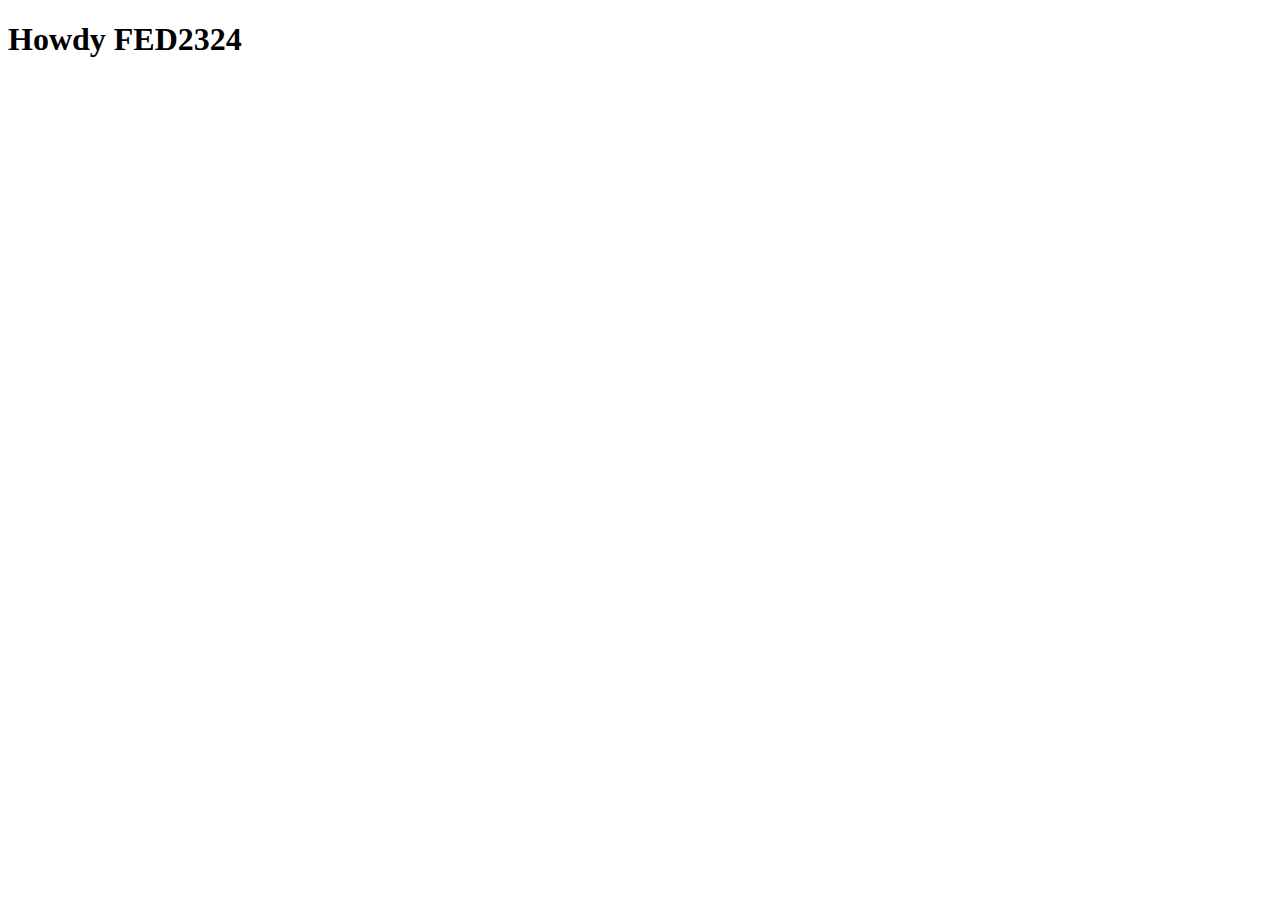
==== basiswebsite (1)/index.html @ 87f8690f "Add files via upload" ====
<!doctype html>
<html lang="nl">
	
<head>
	<meta charset="UTF-8">
	<meta name="author" content="jouw naam">
	<meta name="viewport" content="width=device-width, initial-scale=1">
	
	<title>Howdy FED2324</title>
	
	<link href="styles/style.css" rel="stylesheet">
	<link rel="icon" type="image/svg+xml" href="images/favicon.svg">
</head>

<body>
	<h1>Howdy FED2324</h1>

	<script defer src="scripts/script.js"></script>
</body>
	
</html>
---- basiswebsite (1)/styles/style.css ----
/**************/
/* CSS REMEDY */
/**************/
*, *::after, *::before {
  box-sizing:border-box;  
}






/*********************/
/* CUSTOM PROPERTIES */
/*********************/
:root {
	/* startje */
	--color-text:#111;
	--color-background:#eee;
}





/****************/
/* JOUW STYLING */
/****************/

/* jouw code */
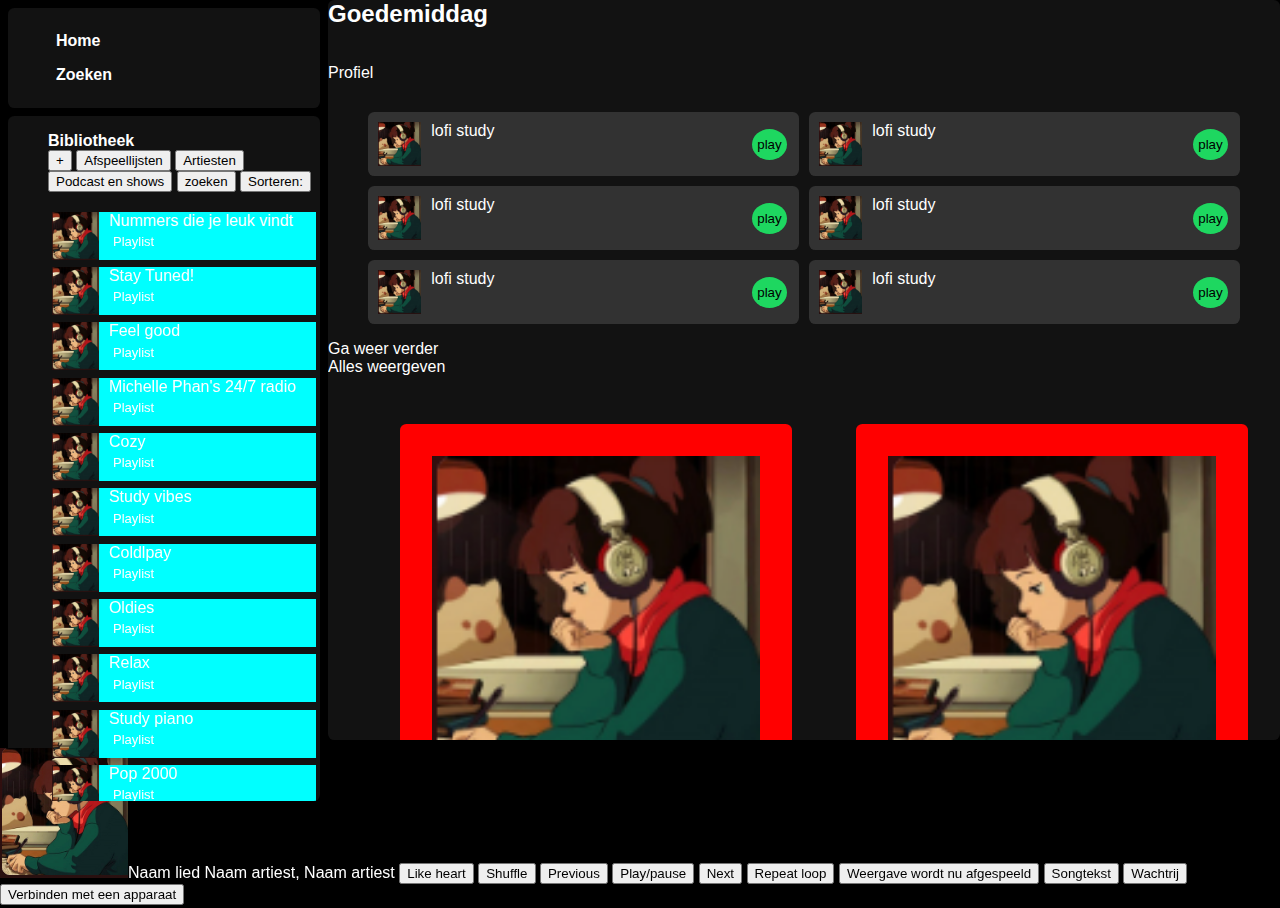
==== commit ae988b5b: "Add files via upload" ====
--- a/basiswebsite (1)/index.html
+++ b/basiswebsite (1)/index.html
@@ -1,21 +1,379 @@
 <!doctype html>
 <html lang="nl">
-	
+
 <head>
 	<meta charset="UTF-8">
-	<meta name="author" content="jouw naam">
+	<meta name="author" content="Chloé Burger">
 	<meta name="viewport" content="width=device-width, initial-scale=1">
-	
-	<title>Howdy FED2324</title>
-	
+
+	<title>Spotify - Web Player: Music for everyone</title>
+
 	<link href="styles/style.css" rel="stylesheet">
 	<link rel="icon" type="image/svg+xml" href="images/favicon.svg">
 </head>
 
 <body>
-	<h1>Howdy FED2324</h1>
-
-	<script defer src="scripts/script.js"></script>
+
+	<!--Profiel foto hieronder-->
+
+	<!--Profiel foto hierboven-->
+	<header>
+
+
+		<!--<h1 class="visually-hidden">Spotify</h1>-->
+		<nav>
+			<ul>
+				<!--Navigatie menu pagina's-->
+				<li>
+					<a href="Home">Home</a>
+				</li>
+				<li>
+					<a href="Zoeken">Zoeken</a>
+				</li>
+			</ul>
+		</nav>
+
+
+
+		<!-- Navigatie bibliotheek items-->
+		<nav>
+			<ul>
+				<li>
+					<a href="#">Bibliotheek</a>
+				</li>
+				<button>+</button>
+				<button>Afspeellijsten</button>
+				<button>Artiesten</button>
+				<button>Podcast en shows</button>
+				<button>
+					zoeken
+				</button>
+				<button>
+					Sorteren:
+				</button>
+			</ul>
+			<ul>
+				<li>
+					
+					<a href="#"><img src="images/album-1.png" alt="album-cover-spotify">Nummers die je leuk vindt
+						<p>Playlist </p>
+					</a>
+				</li>
+				<li>
+					
+					<a href="#"><img src="images/album-1.png" alt="album-cover-spotify">Stay Tuned!
+						<p>Playlist </p>
+					</a>
+				</li>
+				<li>
+					
+					<a href="#"><img src="images/album-1.png" alt="album-cover-spotify">Feel good
+						<p>Playlist </p>
+					</a>
+				</li>
+				<li>
+					
+					<a href="#"><img src="images/album-1.png" alt="album-cover-spotify">Michelle Phan's 24/7 radio
+						<p>Playlist </p>
+					</a>
+				</li>
+				<li>
+					
+					<a href="#"><img src="images/album-1.png" alt="album-cover-spotify">Cozy
+						<p>Playlist </p>
+					</a>
+				</li>
+				<li>
+					<a href="#"><img src="images/album-1.png" alt="album-cover-spotify">Study vibes
+						<p>Playlist </p>
+					</a>
+				</li>
+				<li>
+					<a href="#"><img src="images/album-1.png" alt="album-cover-spotify">Coldlpay
+						
+						<p>Playlist </p>
+					</a>
+				</li>
+				<li>
+					<a href="#"><img src="images/album-1.png" alt="album-cover-spotify">Oldies
+						<p>Playlist </p>
+					</a>
+				</li>
+				<li>
+					<a href="#"><img src="images/album-1.png" alt="album-cover-spotify">Relax
+						<p>Playlist </p>
+					</a>
+				</li>
+				<li>
+					<a href="#"><img src="images/album-1.png" alt="album-cover-spotify">Study piano
+						<p>Playlist </p>
+					</a>
+				</li>
+				<li>
+					<a href="#"><img src="images/album-1.png" alt="album-cover-spotify">Pop 2000
+						<p>Playlist </p>
+					</a>
+				</li>
+				<li>
+					<a href="#"><img src="images/album-1.png" alt="album-cover-spotify">Top 100 NL
+						
+						<p>Playlist </p>
+					</a>
+				</li>
+			</ul>
+		</nav>
+
+		<!--Navigatie muziek nu wordt afgespeeld-->
+
+	</header>
+
+
+	<main>
+		<!--dagdeel verandert aan de hand van de tijd-->
+		<h2>Goedemiddag</h2>
+
+		<a href="#">Profiel</a>
+		<ul>
+			<li>
+				<a href="#"><img src="images/album-1.png" alt="album-cover-spotify">lofi study</a>
+				<button>play</button>
+			</li>
+
+			<li>
+				<a href="#"><img src="images/album-1.png" alt="album-cover-spotify">lofi study</a>
+				<button>play</button>
+			</li>
+
+			<li>
+				<a href="#"><img src="images/album-1.png" alt="album-cover-spotify">lofi study</a>
+				<button>play</button>
+			</li>
+			<li>
+				<a href="#"><img src="images/album-1.png" alt="album-cover-spotify">lofi study</a>
+				<button>play</button>
+			</li>
+
+			<li>
+				<a href="#"><img src="images/album-1.png" alt="album-cover-spotify">lofi study</a>
+				<button>play</button>
+			</li>
+
+			<li>
+				<a href="#"><img src="images/album-1.png" alt="album-cover-spotify">lofi study</a>
+				<button>play</button>
+			</li>
+		</ul>
+
+		<a href="#">Ga weer verder</a>
+
+		<a href="#">Alles weergeven</a>
+		<ul>
+			<li>
+				<a href="#"><img src="images/album-1.png" alt="album-cover-spotify">lofi study</a>
+				<button>play</button>
+			</li>
+
+			<li>
+				<a href="#"><img src="images/album-1.png" alt="album-cover-spotify">lofi study</a>
+				<button>play</button>
+			</li>
+
+			<li>
+				<a href="#"><img src="images/album-1.png" alt="album-cover-spotify">lofi study</a>
+				<button>play</button>
+			</li>
+
+			<li>
+				<a href="#"><img src="images/album-1.png" alt="album-cover-spotify">lofi study</a>
+				<button>play</button>
+			</li>
+
+			<li>
+				<a href="#"><img src="images/album-1.png" alt="album-cover-spotify">lofi study</a>
+				<button>play</button>
+			</li>
+
+			<li>
+				<a href="#"><img src="images/album-1.png" alt="album-cover-spotify">lofi study</a>
+				<button>play</button>
+			</li>
+		</ul>
+
+
+
+		<a href="#">Speciaal voor Chloé</a>
+
+		<a href="#">Alles weergeven</a>
+		<ul>
+			<li>
+				<a href="#"><img src="images/album-1.png" alt="album-cover-spotify">lofi study</a>
+				<button>play</button>
+			</li>
+
+			<li>
+				<a href="#"><img src="images/album-1.png" alt="album-cover-spotify">lofi study</a>
+				<button>play</button>
+			</li>
+
+			<li>
+				<a href="#"><img src="images/album-1.png" alt="album-cover-spotify">lofi study</a>
+				<button>play</button>
+			</li>
+
+			<li>
+				<a href="#"><img src="images/album-1.png" alt="album-cover-spotify">lofi study</a>
+				<button>play</button>
+			</li>
+
+			<li>
+				<a href="#"><img src="images/album-1.png" alt="album-cover-spotify">lofi study</a>
+				<button>play</button>
+			</li>
+
+			<li>
+				<a href="#"><img src="images/album-1.png" alt="album-cover-spotify">lofi study</a>
+				<button>play</button>
+			</li>
+		</ul>
+
+
+		<a href="#">Je favoriete artiesten</a>
+
+		<a href="#">Alles weergeven</a>
+		<ul>
+			<li>
+				<a href="#"><img src="images/album-1.png" alt="album-cover-spotify">lofi study</a>
+				<button>play</button>
+			</li>
+
+			<li>
+				<a href="#"><img src="images/album-1.png" alt="album-cover-spotify">lofi study</a>
+				<button>play</button>
+			</li>
+
+			<li>
+				<a href="#"><img src="images/album-1.png" alt="album-cover-spotify">lofi study</a>
+				<button>play</button>
+			</li>
+
+			<li>
+				<a href="#"><img src="images/album-1.png" alt="album-cover-spotify">lofi study</a>
+				<button>play</button>
+			</li>
+
+			<li>
+				<a href="#"><img src="images/album-1.png" alt="album-cover-spotify">lofi study</a>
+				<button>play</button>
+			</li>
+
+			<li>
+				<a href="#"><img src="images/album-1.png" alt="album-cover-spotify">lofi study</a>
+				<button>play</button>
+			</li>
+		</ul>
+
+
+
+		<h3>Bedrijf</h3>
+		<ul>
+			<li>
+				<a href="#">Info</a>
+			</li>
+			<li>
+				<a href="#">Vacatures</a>
+			</li>
+			<li>
+				<a href="#">For the Record</a>
+			</li>
+		</ul>
+
+		<h3>Community's</h3>
+		<ul>
+			<li>
+				<a href="#">Artiestenservices</a>
+			</li>
+			<li>
+				<a href="#">Ontwikkelaars</a>
+			</li>
+			<li>
+				<a href="#">Reclame</a>
+			</li>
+			<li>
+				<a href="#">Investeerders</a>
+			</li>
+			<li>
+				<a href="#">Leveranciers</a>
+			</li>
+		</ul>
+
+		<h3>Handige links</h3>
+		<ul>
+			<li>
+				<a href="#">Ondersteuning</a>
+			</li>
+			<li>
+				<a href="#">Gratis mobiele app</a>
+			</li>
+		</ul>
+
+
+		<section>
+			<a href="#"><img src="" alt="">Instagram</a>
+			<a href="#"><img src="" alt="">Twitter</a>
+			<a href="#"><img src="" alt="">Facebook</a>
+		</section>
+
+	</main>
+	<form>
+		<!--extra pop up menu klikken album-->
+		<img src="images/album-1.png" alt="album-cover-spotify"><a href="#">Naam lied</a>
+		<a href="#">Naam artiest,</a>
+		<a href=#">Naam artiest</a>
+
+		<!--button in de vorm van een hart-->
+		<button>Like heart</button>
+		<button>Shuffle</button>
+		<button>Previous</button>
+		<button>Play/pause</button>
+		<button>Next</button>
+
+		<!--button die 3x klikken verandert tussen functies-->
+		<button>Repeat loop</button>
+		<button>Weergave wordt nu afgespeeld</button>
+		<button>Songtekst</button>
+		<button>Wachtrij</button>
+		<button>Verbinden met een apparaat</button>
+	</form>
+
+
+
+	<!--<footer>
+		<ul>
+			<li>
+				<a href="#">Juridisch</a>
+			</li>
+			<li>
+				<a href="#">Privacycentrum</a>
+			</li>
+			<li>
+				<a href="#">Privacybeleid</a>
+			</li>
+			<li>
+				<a href="#">Cookie-instellingen</a>
+			</li>
+			<li>
+				<a href="#">Over advertenties</a>
+			</li>
+			<li>
+				<a href="#">Toegankelijkheid</a>
+			</li>
+		</ul>
+
+		<p>&copy; 2023 Spotify AB</p>
+
+	</footer>
+
+	<script defer src="scripts/script.js"></script>-->
 </body>
-	
-</html>
+
+</html>--- a/basiswebsite (1)/styles/style.css
+++ b/basiswebsite (1)/styles/style.css
@@ -1,8 +1,10 @@
 /**************/
 /* CSS REMEDY */
 /**************/
-*, *::after, *::before {
-  box-sizing:border-box;  
+*,
+*::after,
+*::before {
+	box-sizing: border-box;
 }
 
 
@@ -15,13 +17,22 @@
 /*********************/
 :root {
 	/* startje */
-	--color-text:#111;
-	--color-background:#eee;
-}
-
-
-
-
+	--color-background-root: rgb(0, 0, 0);
+	--color-background-raised: rgb(18, 18, 18, 1);
+
+	--text-subdued: rgb 167 167 167 1;
+	--album-top-color: rgb(179, 179, 179, 0.2);
+	--album-playbutton: rgb(30, 215, 96);
+
+	--text-color-title: rgb(255, 255, 255);
+	--fallback-fonts: Helvetica Neue, helvetica, arial, Hiragino Kaku Gothic Pro, Meiryo, MS Gothic;
+
+	--border-radius: 0.4em;
+}
+
+html {
+	height: 100dvh;
+}
 
 /****************/
 /* JOUW STYLING */
@@ -29,3 +40,231 @@
 
 /* jouw code */
 
+body {
+	height: 100dvh;
+	background-color: var(--color-background-root);
+	color: var(--color-text);
+	margin: 0;
+	display: grid;
+	grid-template-columns: 20em 1fr;
+	grid-template-rows: calc(100dvh - 10em) 10em;
+	row-gap: 0.5em;
+	column-gap: 0.5em;
+	color: var(--text-color-title)
+}
+
+
+header {
+	grid-column-start: 1;
+	grid-column-end: 2;
+	grid-row-start: 1;
+	grid-row-end: 2;
+	background-color: var(--color-background-root);
+	left: -1em;
+	margin-left: .5em;
+}
+
+
+nav ul li {
+	font-weight: 900;
+
+}
+
+/* nav 1 home en zoeken*/
+
+nav:first-of-type {
+	background-color: var(--color-background-raised);
+	border-radius: var(--border-radius);
+	padding: .5em;
+	font-family: var(--fallback-fonts);
+	margin-top: .5em;
+}
+
+header nav:nth-of-type(1) li {
+	margin-top: 1em;
+}
+
+
+
+/* nav 2 bibliotheek*/
+
+nav:nth-of-type(2) {
+	background-color: var(--color-background-raised);
+	border-radius: var(--border-radius);
+	font-family: var(--fallback-fonts);
+	margin-top: .5em;
+	height: 42.81em;
+	overflow: auto;
+}
+
+
+header nav ul:nth-of-type(2) a:first-of-type {
+	display: flex;
+	flex-grow: 1;
+	gap: .625em;
+	background-color: aqua;
+	border-bottom-left-radius:var(--border-radius);
+	border-top-left-radius:var(--border-radius);
+}
+
+
+nav ul:nth-of-type(2) li {
+	position: relative;
+	gap: .625em;
+	font-weight: 300;
+	font-family: var(--fallback-fonts);
+	padding:.23em;
+	
+
+}
+
+
+nav ul:nth-of-type(2) img {
+	height: 3em;
+}
+
+
+li {
+	list-style-type: none;
+}
+
+
+header nav p {
+	font-size: small;
+	position: absolute;
+	left: 5em;
+	top: 1em;
+}
+
+
+main {
+	grid-column-start: 2;
+	grid-column-end: 3;
+	grid-row-start: 1;
+	grid-row-end: 2;
+	display: grid;
+	grid-template-rows: 4em 2em 1fr;
+	overflow: scroll;
+	border-radius: var(--border-radius);
+	background-color: var(--color-background-raised);
+	font-family: var(--fallback-fonts);
+}
+
+
+main h2 {
+	background-color: var(--color-background-raised);
+	margin: 0;
+}
+
+
+main a {
+	display: flex;
+	margin: 0;
+}
+
+
+main ul:nth-of-type(1) {
+	background-color: var(--color-background-raised);
+	margin-right: 2.5em;
+	display: grid;
+	grid-template-columns: repeat(2, 1fr);
+	gap: .625em;
+}
+
+
+
+
+
+main ul:first-of-type li {
+	list-style-type: none;
+	position: relative;
+	display: flex;
+	align-items: center;
+}
+
+
+main ul:first-of-type a {
+	padding: 10px;
+	background-color: var(--album-top-color);
+	height: 4em;
+	border-radius: var(--border-radius);
+	display: flex;
+	gap: .625em;
+	flex-grow: 1;
+}
+
+
+main ul:first-of-type button {
+	right: 0.9em;
+	position: absolute;
+	background-color: var(--album-playbutton);
+	border: none;
+	border-radius: 50%;
+	padding: 0.6em 0.4em;
+	cursor: pointer;
+
+}
+
+
+main ul:nth-of-type(2) {
+	display: grid;
+	grid-template-columns: repeat(2, 1fr);
+}
+
+@media (width > 56em) {
+	main ul:nth-of-type(1) {
+		grid-template-columns: repeat(2, 1fr);
+	}
+}
+
+
+@media (width > 56em) {
+	main ul:nth-of-type(2) {
+		grid-template-columns: repeat(4, 1fr);
+	}
+}
+
+@media (width > 40em) {
+	main ul:nth-of-type(2) {
+		grid-template-columns: repeat(2, 1fr);
+	}
+}
+
+
+ main ul:nth-of-type(2) a {
+	background-color: red;
+	flex-direction: column;
+ }
+
+main ul:nth-of-type(2) li a {
+	padding: 2em;
+	border-radius:var(--border-radius)
+}
+
+main ul:nth-of-type(2) li {
+	margin: 2em;
+
+}
+
+main ul:nth-of-type(2) li img {
+	width: 100%;
+
+
+}
+
+
+
+a {
+	text-decoration: none;
+	color: var(--text-color-title)
+}
+
+
+form {
+	grid-column-start: 1;
+	grid-column-end: 3;
+	grid-row-start: 2;
+	grid-row-end: 3;
+	background-color: var(--color-background-muziek);
+	font-family: var(--fallback-fonts);
+}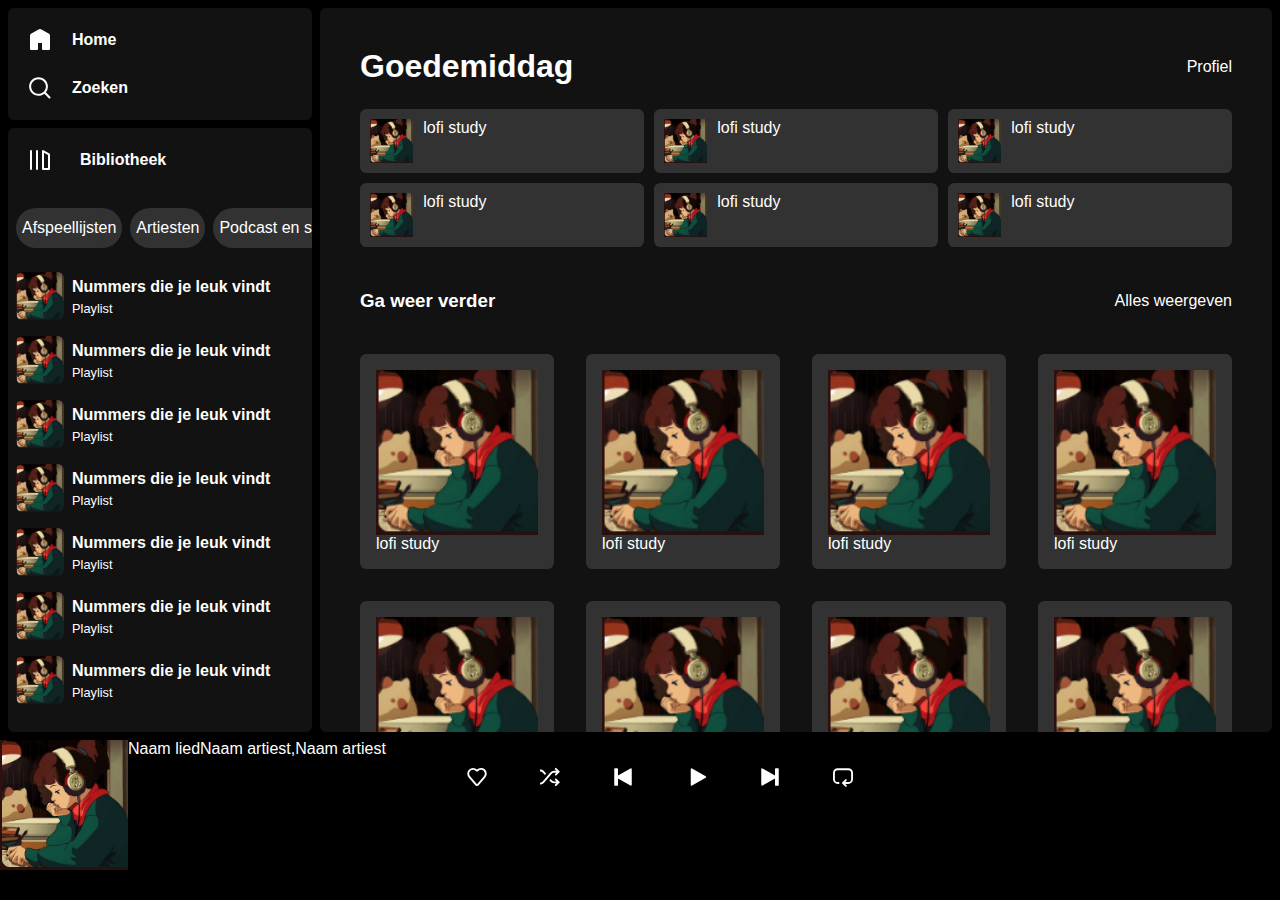
==== commit 84af96f7: "Add files via upload" ====
--- a/basiswebsite (1)/index.html
+++ b/basiswebsite (1)/index.html
@@ -25,10 +25,26 @@
 			<ul>
 				<!--Navigatie menu pagina's-->
 				<li>
-					<a href="Home">Home</a>
-				</li>
-				<li>
-					<a href="Zoeken">Zoeken</a>
+					<a href="Home">
+						<span>Home</span>
+						<svg data-encore-id="icon" role="img" aria-hidden="true"
+							class="Svg-sc-ytk21e-0 iYxpxA home-active-icon" viewBox="0 0 24 24">
+							<path
+								d="M13.5 1.515a3 3 0 0 0-3 0L3 5.845a2 2 0 0 0-1 1.732V21a1 1 0 0 0 1 1h6a1 1 0 0 0 1-1v-6h4v6a1 1 0 0 0 1 1h6a1 1 0 0 0 1-1V7.577a2 2 0 0 0-1-1.732l-7.5-4.33z">
+							</path>
+						</svg>
+					</a>
+				</li>
+				<li>
+					<a href="Zoeken">
+						<span>Zoeken</span>
+						<svg data-encore-id="icon" role="img" aria-hidden="true"
+							class="Svg-sc-ytk21e-0 iYxpxA search-icon" viewBox="0 0 24 24">
+							<path
+								d="M10.533 1.279c-5.18 0-9.407 4.14-9.407 9.279s4.226 9.279 9.407 9.279c2.234 0 4.29-.77 5.907-2.058l4.353 4.353a1 1 0 1 0 1.414-1.414l-4.344-4.344a9.157 9.157 0 0 0 2.077-5.816c0-5.14-4.226-9.28-9.407-9.28zm-7.407 9.279c0-4.006 3.302-7.28 7.407-7.28s7.407 3.274 7.407 7.28-3.302 7.279-7.407 7.279-7.407-3.273-7.407-7.28z">
+							</path>
+						</svg>
+					</a>
 				</li>
 			</ul>
 		</nav>
@@ -37,343 +53,793 @@
 
 		<!-- Navigatie bibliotheek items-->
 		<nav>
+			<h2>
+				<span>Bibliotheek</span>
+				<svg data-encore-id="icon" role="img" aria-hidden="true" viewBox="0 0 24 24"
+					class="Svg-sc-ytk21e-0 iYxpxA">
+					<path
+						d="M14.5 2.134a1 1 0 0 1 1 0l6 3.464a1 1 0 0 1 .5.866V21a1 1 0 0 1-1 1h-6a1 1 0 0 1-1-1V3a1 1 0 0 1 .5-.866zM16 4.732V20h4V7.041l-4-2.309zM3 22a1 1 0 0 1-1-1V3a1 1 0 0 1 2 0v18a1 1 0 0 1-1 1zm6 0a1 1 0 0 1-1-1V3a1 1 0 0 1 2 0v18a1 1 0 0 1-1 1z">
+					</path>
+				</svg>
+			</h2>
+
 			<ul>
 				<li>
-					<a href="#">Bibliotheek</a>
-				</li>
-				<button>+</button>
-				<button>Afspeellijsten</button>
-				<button>Artiesten</button>
-				<button>Podcast en shows</button>
-				<button>
-					zoeken
-				</button>
-				<button>
-					Sorteren:
-				</button>
+					<button>Afspeellijsten</button>
+				</li>
+				<li>
+					<button>Artiesten</button>
+				</li>
+				<li>
+					<button>Podcast en shows</button>
+				</li>
+				<li>
+					<button>zoeken</button>
+				</li>
+				<li>
+					<button>Sorteren:</button>
+				</li>
 			</ul>
 			<ul>
 				<li>
-					
-					<a href="#"><img src="images/album-1.png" alt="album-cover-spotify">Nummers die je leuk vindt
-						<p>Playlist </p>
-					</a>
-				</li>
-				<li>
-					
-					<a href="#"><img src="images/album-1.png" alt="album-cover-spotify">Stay Tuned!
-						<p>Playlist </p>
-					</a>
-				</li>
-				<li>
-					
-					<a href="#"><img src="images/album-1.png" alt="album-cover-spotify">Feel good
-						<p>Playlist </p>
-					</a>
-				</li>
-				<li>
-					
-					<a href="#"><img src="images/album-1.png" alt="album-cover-spotify">Michelle Phan's 24/7 radio
-						<p>Playlist </p>
-					</a>
-				</li>
-				<li>
-					
-					<a href="#"><img src="images/album-1.png" alt="album-cover-spotify">Cozy
-						<p>Playlist </p>
-					</a>
-				</li>
-				<li>
-					<a href="#"><img src="images/album-1.png" alt="album-cover-spotify">Study vibes
-						<p>Playlist </p>
-					</a>
-				</li>
-				<li>
-					<a href="#"><img src="images/album-1.png" alt="album-cover-spotify">Coldlpay
-						
-						<p>Playlist </p>
-					</a>
-				</li>
-				<li>
-					<a href="#"><img src="images/album-1.png" alt="album-cover-spotify">Oldies
-						<p>Playlist </p>
-					</a>
-				</li>
-				<li>
-					<a href="#"><img src="images/album-1.png" alt="album-cover-spotify">Relax
-						<p>Playlist </p>
-					</a>
-				</li>
-				<li>
-					<a href="#"><img src="images/album-1.png" alt="album-cover-spotify">Study piano
-						<p>Playlist </p>
-					</a>
-				</li>
-				<li>
-					<a href="#"><img src="images/album-1.png" alt="album-cover-spotify">Pop 2000
-						<p>Playlist </p>
-					</a>
-				</li>
-				<li>
-					<a href="#"><img src="images/album-1.png" alt="album-cover-spotify">Top 100 NL
-						
-						<p>Playlist </p>
+
+					<a href="#">
+						<h3>Nummers die je leuk vindt</h3>
+						<p>Playlist </p>
+						<img src="images/album-1.png" alt="">
+					</a>
+				</li>
+				<li>
+
+					<a href="#">
+						<h3>Nummers die je leuk vindt</h3>
+						<p>Playlist </p>
+						<img src="images/album-1.png" alt="">
+					</a>
+				</li>
+				<li>
+
+					<a href="#">
+						<h3>Nummers die je leuk vindt</h3>
+						<p>Playlist </p>
+						<img src="images/album-1.png" alt="">
+					</a>
+				</li>
+				<li>
+
+					<a href="#">
+						<h3>Nummers die je leuk vindt</h3>
+						<p>Playlist </p>
+						<img src="images/album-1.png" alt="">
+					</a>
+				</li>
+				<li>
+
+					<a href="#">
+						<h3>Nummers die je leuk vindt</h3>
+						<p>Playlist </p>
+						<img src="images/album-1.png" alt="">
+					</a>
+				</li>
+				<li>
+					<a href="#">
+						<h3>Nummers die je leuk vindt</h3>
+						<p>Playlist </p>
+						<img src="images/album-1.png" alt="">
+					</a>
+				</li>
+				<li>
+					<a href="#">
+						<h3>Nummers die je leuk vindt</h3>
+						<p>Playlist </p>
+						<img src="images/album-1.png" alt="">
+					</a>
+				</li>
+				<li>
+					<a href="#">
+						<h3>Nummers die je leuk vindt</h3>
+						<p>Playlist </p>
+						<img src="images/album-1.png" alt="">
+					</a>
+				</li>
+				<li>
+					<a href="#">
+						<h3>Nummers die je leuk vindt</h3>
+						<p>Playlist </p>
+						<img src="images/album-1.png" alt="">
+					</a>
+				</li>
+				<li>
+					<a href="#">
+						<h3>Nummers die je leuk vindt</h3>
+						<p>Playlist </p>
+						<img src="images/album-1.png" alt="">
+					</a>
+				</li>
+				<li>
+					<a href="#">
+						<h3>Nummers die je leuk vindt</h3>
+						<p>Playlist </p>
+						<img src="images/album-1.png" alt="">
+					</a>
+				</li>
+				<li>
+					<a href="#">
+						<h3>Nummers die je leuk vindt</h3>
+						<p>Playlist </p>
+						<img src="images/album-1.png" alt="">
+					</a>
+				</li>
+				<li>
+
+					<a href="#">
+						<h3>Nummers die je leuk vindt</h3>
+						<p>Playlist </p>
+						<img src="images/album-1.png" alt="">
+					</a>
+				</li>
+				<li>
+
+					<a href="#">
+						<h3>Nummers die je leuk vindt</h3>
+						<p>Playlist </p>
+						<img src="images/album-1.png" alt="">
+					</a>
+				</li>
+				<li>
+
+					<a href="#">
+						<h3>Nummers die je leuk vindt</h3>
+						<p>Playlist </p>
+						<img src="images/album-1.png" alt="">
+					</a>
+				</li>
+				<li>
+
+					<a href="#">
+						<h3>Nummers die je leuk vindt</h3>
+						<p>Playlist </p>
+						<img src="images/album-1.png" alt="">
+					</a>
+				</li>
+				<li>
+
+					<a href="#">
+						<h3>Nummers die je leuk vindt</h3>
+						<p>Playlist </p>
+						<img src="images/album-1.png" alt="">
+					</a>
+				</li>
+				<li>
+
+					<a href="#">
+						<h3>Nummers die je leuk vindt</h3>
+						<p>Playlist </p>
+						<img src="images/album-1.png" alt="">
 					</a>
 				</li>
 			</ul>
 		</nav>
 
-		<!--Navigatie muziek nu wordt afgespeeld-->
 
 	</header>
 
 
 	<main>
 		<!--dagdeel verandert aan de hand van de tijd-->
-		<h2>Goedemiddag</h2>
-
-		<a href="#">Profiel</a>
+		<div>
+			<h2>Goedemiddag</h2>
+			<a href="#">Profiel</a>
+		</div>
+
 		<ul>
-			<li>
-				<a href="#"><img src="images/album-1.png" alt="album-cover-spotify">lofi study</a>
-				<button>play</button>
-			</li>
-
-			<li>
-				<a href="#"><img src="images/album-1.png" alt="album-cover-spotify">lofi study</a>
-				<button>play</button>
-			</li>
-
-			<li>
-				<a href="#"><img src="images/album-1.png" alt="album-cover-spotify">lofi study</a>
-				<button>play</button>
-			</li>
-			<li>
-				<a href="#"><img src="images/album-1.png" alt="album-cover-spotify">lofi study</a>
-				<button>play</button>
-			</li>
-
-			<li>
-				<a href="#"><img src="images/album-1.png" alt="album-cover-spotify">lofi study</a>
-				<button>play</button>
-			</li>
-
-			<li>
-				<a href="#"><img src="images/album-1.png" alt="album-cover-spotify">lofi study</a>
-				<button>play</button>
+			<!--button werkt niet!!!!!!!!!-->
+			<li>
+				<a href="#"><img src="images/album-1.png" alt="album-cover-spotify">lofi study</a>
+				<button aria-label="play">
+
+					<svg data-encore-id="icon" role="img" aria-hidden="true" viewBox="0 0 16 16"
+						class="Svg-sc-ytk21e-0 kPpCsU">
+						<path
+							d="M3 1.713a.7.7 0 0 1 1.05-.607l10.89 6.288a.7.7 0 0 1 0 1.212L4.05 14.894A.7.7 0 0 1 3 14.288V1.713z">
+						</path>
+					</svg>
+				</button>
+			</li>
+
+			<li>
+				<a href="#"><img src="images/album-1.png" alt="album-cover-spotify">lofi study</a>
+				<button aria-label="play">
+
+					<svg data-encore-id="icon" role="img" aria-hidden="true" viewBox="0 0 16 16"
+						class="Svg-sc-ytk21e-0 kPpCsU">
+						<path
+							d="M3 1.713a.7.7 0 0 1 1.05-.607l10.89 6.288a.7.7 0 0 1 0 1.212L4.05 14.894A.7.7 0 0 1 3 14.288V1.713z">
+						</path>
+					</svg>
+				</button>
+			</li>
+
+			<li>
+				<a href="#"><img src="images/album-1.png" alt="album-cover-spotify">lofi study</a>
+				<button aria-label="play">
+					<svg data-encore-id="icon" role="img" aria-hidden="true" viewBox="0 0 16 16"
+						class="Svg-sc-ytk21e-0 kPpCsU">
+						<path
+							d="M3 1.713a.7.7 0 0 1 1.05-.607l10.89 6.288a.7.7 0 0 1 0 1.212L4.05 14.894A.7.7 0 0 1 3 14.288V1.713z">
+						</path>
+					</svg>
+				</button>
+			</li>
+			<li>
+				<a href="#"><img src="images/album-1.png" alt="album-cover-spotify">lofi study</a>
+				<button aria-label="play">
+					<svg data-encore-id="icon" role="img" aria-hidden="true" viewBox="0 0 16 16"
+						class="Svg-sc-ytk21e-0 kPpCsU">
+						<path
+							d="M3 1.713a.7.7 0 0 1 1.05-.607l10.89 6.288a.7.7 0 0 1 0 1.212L4.05 14.894A.7.7 0 0 1 3 14.288V1.713z">
+						</path>
+					</svg>
+				</button>
+			</li>
+
+			<li>
+				<a href="#"><img src="images/album-1.png" alt="album-cover-spotify">lofi study</a>
+				<button aria-label="play">
+					<svg data-encore-id="icon" role="img" aria-hidden="true" viewBox="0 0 16 16"
+						class="Svg-sc-ytk21e-0 kPpCsU">
+						<path
+							d="M3 1.713a.7.7 0 0 1 1.05-.607l10.89 6.288a.7.7 0 0 1 0 1.212L4.05 14.894A.7.7 0 0 1 3 14.288V1.713z">
+						</path>
+					</svg>
+				</button>
+			</li>
+
+			<li>
+				<a href="#"><img src="images/album-1.png" alt="album-cover-spotify">lofi study</a>
+				<button aria-label="play">
+					<svg data-encore-id="icon" role="img" aria-hidden="true" viewBox="0 0 16 16"
+						class="Svg-sc-ytk21e-0 kPpCsU">
+						<path
+							d="M3 1.713a.7.7 0 0 1 1.05-.607l10.89 6.288a.7.7 0 0 1 0 1.212L4.05 14.894A.7.7 0 0 1 3 14.288V1.713z">
+						</path>
+					</svg>
+				</button>
 			</li>
 		</ul>
 
-		<a href="#">Ga weer verder</a>
-
-		<a href="#">Alles weergeven</a>
+		<!-- volgende albumoverzicht-->
+		<div>
+			<h3>
+				<a href="#">Ga weer verder</a>
+			</h3>
+			<a href="#">Alles weergeven</a>
+		</div>
+
 		<ul>
 			<li>
 				<a href="#"><img src="images/album-1.png" alt="album-cover-spotify">lofi study</a>
-				<button>play</button>
-			</li>
-
-			<li>
-				<a href="#"><img src="images/album-1.png" alt="album-cover-spotify">lofi study</a>
-				<button>play</button>
-			</li>
-
-			<li>
-				<a href="#"><img src="images/album-1.png" alt="album-cover-spotify">lofi study</a>
-				<button>play</button>
-			</li>
-
-			<li>
-				<a href="#"><img src="images/album-1.png" alt="album-cover-spotify">lofi study</a>
-				<button>play</button>
-			</li>
-
-			<li>
-				<a href="#"><img src="images/album-1.png" alt="album-cover-spotify">lofi study</a>
-				<button>play</button>
-			</li>
-
-			<li>
-				<a href="#"><img src="images/album-1.png" alt="album-cover-spotify">lofi study</a>
-				<button>play</button>
+
+				<button aria-label="play">
+					<svg data-encore-id="icon" role="img" aria-hidden="true" viewBox="0 0 16 16"
+						class="Svg-sc-ytk21e-0 kPpCsU">
+						<path
+							d="M3 1.713a.7.7 0 0 1 1.05-.607l10.89 6.288a.7.7 0 0 1 0 1.212L4.05 14.894A.7.7 0 0 1 3 14.288V1.713z">
+						</path>
+					</svg>
+				</button>
+			</li>
+
+			<li>
+				<a href="#"><img src="images/album-1.png" alt="album-cover-spotify">lofi study</a>
+				<button aria-label="play">
+					<svg data-encore-id="icon" role="img" aria-hidden="true" viewBox="0 0 16 16"
+						class="Svg-sc-ytk21e-0 kPpCsU">
+						<path
+							d="M3 1.713a.7.7 0 0 1 1.05-.607l10.89 6.288a.7.7 0 0 1 0 1.212L4.05 14.894A.7.7 0 0 1 3 14.288V1.713z">
+						</path>
+					</svg>
+				</button>
+			</li>
+
+			<li>
+				<a href="#"><img src="images/album-1.png" alt="album-cover-spotify">lofi study</a>
+				<button aria-label="play">
+					<svg data-encore-id="icon" role="img" aria-hidden="true" viewBox="0 0 16 16"
+						class="Svg-sc-ytk21e-0 kPpCsU">
+						<path
+							d="M3 1.713a.7.7 0 0 1 1.05-.607l10.89 6.288a.7.7 0 0 1 0 1.212L4.05 14.894A.7.7 0 0 1 3 14.288V1.713z">
+						</path>
+					</svg>
+				</button>
+			</li>
+
+			<li>
+				<a href="#"><img src="images/album-1.png" alt="album-cover-spotify">lofi study</a>
+				<button aria-label="play">
+					<svg data-encore-id="icon" role="img" aria-hidden="true" viewBox="0 0 16 16"
+						class="Svg-sc-ytk21e-0 kPpCsU">
+						<path
+							d="M3 1.713a.7.7 0 0 1 1.05-.607l10.89 6.288a.7.7 0 0 1 0 1.212L4.05 14.894A.7.7 0 0 1 3 14.288V1.713z">
+						</path>
+					</svg>
+				</button>
+			</li>
+
+			<li>
+				<a href="#"><img src="images/album-1.png" alt="album-cover-spotify">lofi study</a>
+				<button aria-label="play">
+					<svg data-encore-id="icon" role="img" aria-hidden="true" viewBox="0 0 16 16"
+						class="Svg-sc-ytk21e-0 kPpCsU">
+						<path
+							d="M3 1.713a.7.7 0 0 1 1.05-.607l10.89 6.288a.7.7 0 0 1 0 1.212L4.05 14.894A.7.7 0 0 1 3 14.288V1.713z">
+						</path>
+					</svg>
+				</button>
+			</li>
+
+			<li>
+				<a href="#"><img src="images/album-1.png" alt="album-cover-spotify">lofi study</a>
+				<button aria-label="play">
+					<svg data-encore-id="icon" role="img" aria-hidden="true" viewBox="0 0 16 16"
+						class="Svg-sc-ytk21e-0 kPpCsU">
+						<path
+							d="M3 1.713a.7.7 0 0 1 1.05-.607l10.89 6.288a.7.7 0 0 1 0 1.212L4.05 14.894A.7.7 0 0 1 3 14.288V1.713z">
+						</path>
+					</svg>
+				</button>
+			</li>
+			<li>
+				<a href="#"><img src="images/album-1.png" alt="album-cover-spotify">lofi study</a>
+				<button aria-label="play">
+					<svg data-encore-id="icon" role="img" aria-hidden="true" viewBox="0 0 16 16"
+						class="Svg-sc-ytk21e-0 kPpCsU">
+						<path
+							d="M3 1.713a.7.7 0 0 1 1.05-.607l10.89 6.288a.7.7 0 0 1 0 1.212L4.05 14.894A.7.7 0 0 1 3 14.288V1.713z">
+						</path>
+					</svg>
+				</button>
+			</li>
+			<li>
+				<a href="#"><img src="images/album-1.png" alt="album-cover-spotify">lofi study</a>
+				<button aria-label="play">
+					<svg data-encore-id="icon" role="img" aria-hidden="true" viewBox="0 0 16 16"
+						class="Svg-sc-ytk21e-0 kPpCsU">
+						<path
+							d="M3 1.713a.7.7 0 0 1 1.05-.607l10.89 6.288a.7.7 0 0 1 0 1.212L4.05 14.894A.7.7 0 0 1 3 14.288V1.713z">
+						</path>
+					</svg>
+				</button>
 			</li>
 		</ul>
 
 
-
-		<a href="#">Speciaal voor Chloé</a>
-
-		<a href="#">Alles weergeven</a>
+		<div>
+			<a href="#">Speciaal voor Chloé</a>
+
+			<a href="#">Alles weergeven</a>
+		</div>
+
 		<ul>
 			<li>
 				<a href="#"><img src="images/album-1.png" alt="album-cover-spotify">lofi study</a>
-				<button>play</button>
-			</li>
-
-			<li>
-				<a href="#"><img src="images/album-1.png" alt="album-cover-spotify">lofi study</a>
-				<button>play</button>
-			</li>
-
-			<li>
-				<a href="#"><img src="images/album-1.png" alt="album-cover-spotify">lofi study</a>
-				<button>play</button>
-			</li>
-
-			<li>
-				<a href="#"><img src="images/album-1.png" alt="album-cover-spotify">lofi study</a>
-				<button>play</button>
-			</li>
-
-			<li>
-				<a href="#"><img src="images/album-1.png" alt="album-cover-spotify">lofi study</a>
-				<button>play</button>
-			</li>
-
-			<li>
-				<a href="#"><img src="images/album-1.png" alt="album-cover-spotify">lofi study</a>
-				<button>play</button>
+				<button aria-label="play">
+					<svg data-encore-id="icon" role="img" aria-hidden="true" viewBox="0 0 16 16"
+						class="Svg-sc-ytk21e-0 kPpCsU">
+						<path
+							d="M3 1.713a.7.7 0 0 1 1.05-.607l10.89 6.288a.7.7 0 0 1 0 1.212L4.05 14.894A.7.7 0 0 1 3 14.288V1.713z">
+						</path>
+					</svg>
+				</button>
+			</li>
+
+			<li>
+				<a href="#"><img src="images/album-1.png" alt="album-cover-spotify">lofi study</a>
+				<button aria-label="play">
+					<svg data-encore-id="icon" role="img" aria-hidden="true" viewBox="0 0 16 16"
+						class="Svg-sc-ytk21e-0 kPpCsU">
+						<path
+							d="M3 1.713a.7.7 0 0 1 1.05-.607l10.89 6.288a.7.7 0 0 1 0 1.212L4.05 14.894A.7.7 0 0 1 3 14.288V1.713z">
+						</path>
+					</svg>
+				</button>
+			</li>
+
+			<li>
+				<a href="#"><img src="images/album-1.png" alt="album-cover-spotify">lofi study</a>
+				<button aria-label="play">
+					<svg data-encore-id="icon" role="img" aria-hidden="true" viewBox="0 0 16 16"
+						class="Svg-sc-ytk21e-0 kPpCsU">
+						<path
+							d="M3 1.713a.7.7 0 0 1 1.05-.607l10.89 6.288a.7.7 0 0 1 0 1.212L4.05 14.894A.7.7 0 0 1 3 14.288V1.713z">
+						</path>
+					</svg>
+				</button>
+			</li>
+
+			<li>
+				<a href="#"><img src="images/album-1.png" alt="album-cover-spotify">lofi study</a>
+				<button aria-label="play">
+					<svg data-encore-id="icon" role="img" aria-hidden="true" viewBox="0 0 16 16"
+						class="Svg-sc-ytk21e-0 kPpCsU">
+						<path
+							d="M3 1.713a.7.7 0 0 1 1.05-.607l10.89 6.288a.7.7 0 0 1 0 1.212L4.05 14.894A.7.7 0 0 1 3 14.288V1.713z">
+						</path>
+					</svg>
+				</button>
+			</li>
+
+			<li>
+				<a href="#"><img src="images/album-1.png" alt="album-cover-spotify">lofi study</a>
+				<button aria-label="play">
+					<svg data-encore-id="icon" role="img" aria-hidden="true" viewBox="0 0 16 16"
+						class="Svg-sc-ytk21e-0 kPpCsU">
+						<path
+							d="M3 1.713a.7.7 0 0 1 1.05-.607l10.89 6.288a.7.7 0 0 1 0 1.212L4.05 14.894A.7.7 0 0 1 3 14.288V1.713z">
+						</path>
+					</svg>
+				</button>
+			</li>
+
+			<li>
+				<a href="#"><img src="images/album-1.png" alt="album-cover-spotify">lofi study</a>
+				<button aria-label="play">
+					<svg data-encore-id="icon" role="img" aria-hidden="true" viewBox="0 0 16 16"
+						class="Svg-sc-ytk21e-0 kPpCsU">
+						<path
+							d="M3 1.713a.7.7 0 0 1 1.05-.607l10.89 6.288a.7.7 0 0 1 0 1.212L4.05 14.894A.7.7 0 0 1 3 14.288V1.713z">
+						</path>
+					</svg>
+				</button>
+			</li>
+
+			<li>
+				<a href="#"><img src="images/album-1.png" alt="album-cover-spotify">lofi study</a>
+				<button aria-label="play">
+					<svg data-encore-id="icon" role="img" aria-hidden="true" viewBox="0 0 16 16"
+						class="Svg-sc-ytk21e-0 kPpCsU">
+						<path
+							d="M3 1.713a.7.7 0 0 1 1.05-.607l10.89 6.288a.7.7 0 0 1 0 1.212L4.05 14.894A.7.7 0 0 1 3 14.288V1.713z">
+						</path>
+					</svg>
+				</button>
+			</li>
+
+			<li>
+				<a href="#"><img src="images/album-1.png" alt="album-cover-spotify">lofi study</a>
+				<button aria-label="play">
+					<svg data-encore-id="icon" role="img" aria-hidden="true" viewBox="0 0 16 16"
+						class="Svg-sc-ytk21e-0 kPpCsU">
+						<path
+							d="M3 1.713a.7.7 0 0 1 1.05-.607l10.89 6.288a.7.7 0 0 1 0 1.212L4.05 14.894A.7.7 0 0 1 3 14.288V1.713z">
+						</path>
+					</svg>
+				</button>
 			</li>
 		</ul>
 
-
-		<a href="#">Je favoriete artiesten</a>
-
-		<a href="#">Alles weergeven</a>
+		<div>
+			<a href="#">Je favoriete artiesten</a>
+
+			<a href="#">Alles weergeven</a>
+		</div>
+
 		<ul>
 			<li>
 				<a href="#"><img src="images/album-1.png" alt="album-cover-spotify">lofi study</a>
-				<button>play</button>
-			</li>
-
-			<li>
-				<a href="#"><img src="images/album-1.png" alt="album-cover-spotify">lofi study</a>
-				<button>play</button>
-			</li>
-
-			<li>
-				<a href="#"><img src="images/album-1.png" alt="album-cover-spotify">lofi study</a>
-				<button>play</button>
-			</li>
-
-			<li>
-				<a href="#"><img src="images/album-1.png" alt="album-cover-spotify">lofi study</a>
-				<button>play</button>
-			</li>
-
-			<li>
-				<a href="#"><img src="images/album-1.png" alt="album-cover-spotify">lofi study</a>
-				<button>play</button>
-			</li>
-
-			<li>
-				<a href="#"><img src="images/album-1.png" alt="album-cover-spotify">lofi study</a>
-				<button>play</button>
+				<button aria-label="play">
+					<svg data-encore-id="icon" role="img" aria-hidden="true" viewBox="0 0 16 16"
+						class="Svg-sc-ytk21e-0 kPpCsU">
+						<path
+							d="M3 1.713a.7.7 0 0 1 1.05-.607l10.89 6.288a.7.7 0 0 1 0 1.212L4.05 14.894A.7.7 0 0 1 3 14.288V1.713z">
+						</path>
+					</svg>
+				</button>
+			</li>
+
+			<li>
+				<a href="#"><img src="images/album-1.png" alt="album-cover-spotify">lofi study</a>
+				<button aria-label="play">
+					<svg data-encore-id="icon" role="img" aria-hidden="true" viewBox="0 0 16 16"
+						class="Svg-sc-ytk21e-0 kPpCsU">
+						<path
+							d="M3 1.713a.7.7 0 0 1 1.05-.607l10.89 6.288a.7.7 0 0 1 0 1.212L4.05 14.894A.7.7 0 0 1 3 14.288V1.713z">
+						</path>
+					</svg>
+				</button>
+			</li>
+
+			<li>
+				<a href="#"><img src="images/album-1.png" alt="album-cover-spotify">lofi study</a>
+				<button aria-label="play">
+					<svg data-encore-id="icon" role="img" aria-hidden="true" viewBox="0 0 16 16"
+						class="Svg-sc-ytk21e-0 kPpCsU">
+						<path
+							d="M3 1.713a.7.7 0 0 1 1.05-.607l10.89 6.288a.7.7 0 0 1 0 1.212L4.05 14.894A.7.7 0 0 1 3 14.288V1.713z">
+						</path>
+					</svg>
+				</button>
+			</li>
+
+			<li>
+				<a href="#"><img src="images/album-1.png" alt="album-cover-spotify">lofi study</a>
+				<button aria-label="play">
+					<svg data-encore-id="icon" role="img" aria-hidden="true" viewBox="0 0 16 16"
+						class="Svg-sc-ytk21e-0 kPpCsU">
+						<path
+							d="M3 1.713a.7.7 0 0 1 1.05-.607l10.89 6.288a.7.7 0 0 1 0 1.212L4.05 14.894A.7.7 0 0 1 3 14.288V1.713z">
+						</path>
+					</svg>
+				</button>
+			</li>
+
+			<li>
+				<a href="#"><img src="images/album-1.png" alt="album-cover-spotify">lofi study</a>
+				<button aria-label="play">
+					<svg data-encore-id="icon" role="img" aria-hidden="true" viewBox="0 0 16 16"
+						class="Svg-sc-ytk21e-0 kPpCsU">
+						<path
+							d="M3 1.713a.7.7 0 0 1 1.05-.607l10.89 6.288a.7.7 0 0 1 0 1.212L4.05 14.894A.7.7 0 0 1 3 14.288V1.713z">
+						</path>
+					</svg>
+				</button>
+			</li>
+
+			<li>
+				<a href="#"><img src="images/album-1.png" alt="album-cover-spotify">lofi study</a>
+				<button aria-label="play">
+					<svg data-encore-id="icon" role="img" aria-hidden="true" viewBox="0 0 16 16"
+						class="Svg-sc-ytk21e-0 kPpCsU">
+						<path
+							d="M3 1.713a.7.7 0 0 1 1.05-.607l10.89 6.288a.7.7 0 0 1 0 1.212L4.05 14.894A.7.7 0 0 1 3 14.288V1.713z">
+						</path>
+					</svg>
+				</button>
+			</li>
+
+			<li>
+				<a href="#"><img src="images/album-1.png" alt="album-cover-spotify">lofi study</a>
+				<button aria-label="play">
+					<svg data-encore-id="icon" role="img" aria-hidden="true" viewBox="0 0 16 16"
+						class="Svg-sc-ytk21e-0 kPpCsU">
+						<path
+							d="M3 1.713a.7.7 0 0 1 1.05-.607l10.89 6.288a.7.7 0 0 1 0 1.212L4.05 14.894A.7.7 0 0 1 3 14.288V1.713z">
+						</path>
+					</svg>
+				</button>
+			</li>
+
+			<li>
+				<a href="#"><img src="images/album-1.png" alt="album-cover-spotify">lofi study</a>
+				<button aria-label="play">
+					<svg data-encore-id="icon" role="img" aria-hidden="true" viewBox="0 0 16 16"
+						class="Svg-sc-ytk21e-0 kPpCsU">
+						<path
+							d="M3 1.713a.7.7 0 0 1 1.05-.607l10.89 6.288a.7.7 0 0 1 0 1.212L4.05 14.894A.7.7 0 0 1 3 14.288V1.713z">
+						</path>
+					</svg>
+				</button>
 			</li>
 		</ul>
 
-
-
-		<h3>Bedrijf</h3>
-		<ul>
-			<li>
-				<a href="#">Info</a>
-			</li>
-			<li>
-				<a href="#">Vacatures</a>
-			</li>
-			<li>
-				<a href="#">For the Record</a>
-			</li>
-		</ul>
-
-		<h3>Community's</h3>
-		<ul>
-			<li>
-				<a href="#">Artiestenservices</a>
-			</li>
-			<li>
-				<a href="#">Ontwikkelaars</a>
-			</li>
-			<li>
-				<a href="#">Reclame</a>
-			</li>
-			<li>
-				<a href="#">Investeerders</a>
-			</li>
-			<li>
-				<a href="#">Leveranciers</a>
-			</li>
-		</ul>
-
-		<h3>Handige links</h3>
-		<ul>
-			<li>
-				<a href="#">Ondersteuning</a>
-			</li>
-			<li>
-				<a href="#">Gratis mobiele app</a>
-			</li>
-		</ul>
-
-
-		<section>
-			<a href="#"><img src="" alt="">Instagram</a>
-			<a href="#"><img src="" alt="">Twitter</a>
-			<a href="#"><img src="" alt="">Facebook</a>
-		</section>
+		<footer>
+			<!--  5e ul lijst -->
+			<section>
+				<h3>Bedrijf</h3>
+				<ul>
+					<li>
+						<a href="#">Info</a>
+					</li>
+					<li>
+						<a href="#">Vacatures</a>
+					</li>
+					<li>
+						<a href="#">For the Record</a>
+					</li>
+				</ul>
+			</section>
+
+
+			<!--  6e ul lijst -->
+			<section>
+				<h3>Community's</h3>
+				<ul>
+					<li>
+						<a href="#">Artiestenservices</a>
+					</li>
+					<li>
+						<a href="#">Ontwikkelaars</a>
+					</li>
+					<li>
+						<a href="#">Reclame</a>
+					</li>
+					<li>
+						<a href="#">Investeerders</a>
+					</li>
+					<li>
+						<a href="#">Leveranciers</a>
+					</li>
+				</ul>
+			</section>
+
+
+			<!--  7e ul lijst -->
+			<section>
+				<h3>Handige links</h3>
+				<ul>
+					<li>
+						<a href="#">Ondersteuning</a>
+					</li>
+					<li>
+						<a href="#">Gratis mobiele app</a>
+					</li>
+				</ul>
+			</section>
+
+
+			<!--  8e ul lijst -->
+			<section>
+				<h3 class="visually-hidden">Social's</h3>
+				<ul>
+					<li>
+						<button>
+							<svg role="img" height="16" width="16" aria-hidden="true" viewBox="0 0 16 16"
+								data-encore-id="icon" class="Svg-sc-ytk21e-0 hOjEcl">
+								<path
+									d="M8 1.44c2.136 0 2.389.009 3.233.047.78.036 1.203.166 1.485.276.348.128.663.332.921.598.266.258.47.573.599.921.11.282.24.706.275 1.485.039.844.047 1.097.047 3.233s-.008 2.389-.047 3.232c-.035.78-.166 1.204-.275 1.486a2.654 2.654 0 01-1.518 1.518c-.282.11-.706.24-1.486.275-.843.039-1.097.047-3.233.047s-2.39-.008-3.232-.047c-.78-.035-1.204-.165-1.486-.275a2.477 2.477 0 01-.921-.599 2.477 2.477 0 01-.599-.92c-.11-.282-.24-.706-.275-1.486-.038-.844-.047-1.096-.047-3.232s.009-2.39.047-3.233c.036-.78.166-1.203.275-1.485.129-.348.333-.663.599-.921a2.49 2.49 0 01.92-.599c.283-.11.707-.24 1.487-.275.843-.038 1.096-.047 3.232-.047L8 1.441zm.001-1.442c-2.172 0-2.445.01-3.298.048-.854.04-1.435.176-1.943.373a3.928 3.928 0 00-1.417.923c-.407.4-.722.883-.923 1.417-.198.508-.333 1.09-.372 1.942C.01 5.552 0 5.826 0 8c0 2.172.01 2.445.048 3.298.04.853.174 1.433.372 1.941.2.534.516 1.017.923 1.417.4.407.883.722 1.417.923.508.198 1.09.333 1.942.372.852.039 1.126.048 3.299.048 2.172 0 2.445-.01 3.298-.048.853-.04 1.433-.174 1.94-.372a4.087 4.087 0 002.34-2.34c.199-.508.334-1.09.373-1.942.039-.851.048-1.125.048-3.298s-.01-2.445-.048-3.298c-.04-.853-.174-1.433-.372-1.94a3.924 3.924 0 00-.923-1.418A3.928 3.928 0 0013.24.42c-.508-.197-1.09-.333-1.942-.371-.851-.041-1.125-.05-3.298-.05l.001-.001z">
+								</path>
+								<path
+									d="M8 3.892a4.108 4.108 0 100 8.216 4.108 4.108 0 000-8.216zm0 6.775a2.668 2.668 0 110-5.335 2.668 2.668 0 010 5.335zm4.27-5.978a.96.96 0 100-1.92.96.96 0 000 1.92z">
+								</path>
+							</svg>
+						</button>
+					</li>
+					<li>
+						<button>
+							<svg role="img" height="16" width="16" aria-hidden="true" viewBox="0 0 16 16"
+								data-encore-id="icon" class="Svg-sc-ytk21e-0 hOjEcl">
+								<path
+									d="M13.54 3.889a2.968 2.968 0 001.333-1.683 5.937 5.937 0 01-1.929.738 2.992 2.992 0 00-.996-.706 2.98 2.98 0 00-1.218-.254 2.92 2.92 0 00-2.143.889 2.929 2.929 0 00-.889 2.15c0 .212.027.442.08.691a8.475 8.475 0 01-3.484-.932A8.536 8.536 0 011.532 2.54a2.993 2.993 0 00-.413 1.523c0 .519.12 1 .361 1.445.24.445.57.805.988 1.08a2.873 2.873 0 01-1.373-.374v.04c0 .725.23 1.365.69 1.92a2.97 2.97 0 001.739 1.048 2.937 2.937 0 01-1.365.056 2.94 2.94 0 001.063 1.5 2.945 2.945 0 001.77.603 5.944 5.944 0 01-3.77 1.302c-.243 0-.484-.016-.722-.048A8.414 8.414 0 005.15 14c.905 0 1.763-.12 2.572-.361.81-.24 1.526-.57 2.147-.988a9.044 9.044 0 001.683-1.46c.5-.556.911-1.155 1.234-1.798a9.532 9.532 0 00.738-1.988 8.417 8.417 0 00.246-2.429 6.177 6.177 0 001.508-1.563c-.56.249-1.14.407-1.738.476z">
+								</path>
+							</svg>
+						</button>
+					</li>
+					<li>
+						<button>
+							<svg role="img" height="16" width="16" aria-hidden="true" viewBox="0 0 16 16"
+								data-encore-id="icon" class="Svg-sc-ytk21e-0 haNxPq">
+								<path
+									d="M16 8a8 8 0 10-9.25 7.903v-5.59H4.719V8H6.75V6.237c0-2.005 1.194-3.112 3.022-3.112.875 0 1.79.156 1.79.156V5.25h-1.008c-.994 0-1.304.617-1.304 1.25V8h2.219l-.355 2.313H9.25v5.59A8.002 8.002 0 0016 8z">
+								</path>
+							</svg>
+						</button>
+					</li>
+				</ul>
+			</section>
+			<section>
+				<h3 class="visually-hidden">belangrijk gedoe</h3>
+				<ul>
+					<li>
+						<a href="#">Juridisch</a>
+					</li>
+					<li>
+						<a href="#">Privacycentrum</a>
+					</li>
+					<li>
+						<a href="#">Privacybeleid</a>
+					</li>
+					<li>
+						<a href="#">Cookie-instellingen</a>
+					</li>
+					<li>
+						<a href="#">Over advertenties</a>
+					</li>
+					<li>
+						<p>&copy; 2023 Spotify AB</p>
+					</li>
+					<li>
+						<a href="#">Toegankelijkheid</a>
+					</li>
+				</ul>
+			</section>
+
+		</footer>
+
+		<!--hier komt een lijn  -->
+
+
+
 
 	</main>
+
 	<form>
 		<!--extra pop up menu klikken album-->
-		<img src="images/album-1.png" alt="album-cover-spotify"><a href="#">Naam lied</a>
-		<a href="#">Naam artiest,</a>
-		<a href=#">Naam artiest</a>
+		<ul>
+			<li>
+				<img src="images/album-1.png" alt="album-cover-spotify"><a href="#">Naam lied</a>
+				<a href="#">Naam artiest,</a>
+				<a href=#">Naam artiest</a>
+			</li>
+		</ul>
 
 		<!--button in de vorm van een hart-->
-		<button>Like heart</button>
-		<button>Shuffle</button>
-		<button>Previous</button>
-		<button>Play/pause</button>
-		<button>Next</button>
-
-		<!--button die 3x klikken verandert tussen functies-->
-		<button>Repeat loop</button>
-		<button>Weergave wordt nu afgespeeld</button>
-		<button>Songtekst</button>
-		<button>Wachtrij</button>
-		<button>Verbinden met een apparaat</button>
+		<ul>
+			<li>
+				<button aria-checked="false" data-testid="add-button"
+					class="Button-sc-1dqy6lx-0 lhGroS control-button control-button-heart"
+					aria-label="Opslaan in Bibliotheek" data-encore-id="buttonTertiary">
+					<span aria-hidden="true" class="IconWrapper__Wrapper-sc-16usrgb-0 hYdsxw">
+						<svg data-encore-id="icon" role="img" aria-hidden="true" viewBox="0 0 16 16"
+							class="Svg-sc-ytk21e-0 kPpCsU">
+							<path
+								d="M1.69 2A4.582 4.582 0 0 1 8 2.023 4.583 4.583 0 0 1 11.88.817h.002a4.618 4.618 0 0 1 3.782 3.65v.003a4.543 4.543 0 0 1-1.011 3.84L9.35 14.629a1.765 1.765 0 0 1-2.093.464 1.762 1.762 0 0 1-.605-.463L1.348 8.309A4.582 4.582 0 0 1 1.689 2zm3.158.252A3.082 3.082 0 0 0 2.49 7.337l.005.005L7.8 13.664a.264.264 0 0 0 .311.069.262.262 0 0 0 .09-.069l5.312-6.33a3.043 3.043 0 0 0 .68-2.573 3.118 3.118 0 0 0-2.551-2.463 3.079 3.079 0 0 0-2.612.816l-.007.007a1.501 1.501 0 0 1-2.045 0l-.009-.008a3.082 3.082 0 0 0-2.121-.861z">
+							</path>
+						</svg>
+					</span>
+				</button>
+			</li>
+			<li>
+				<button aria-label="shuffle inschakelen">
+					<svg data-encore-id="icon" role="img" aria-hidden="true" viewBox="0 0 16 16"
+						class="Svg-sc-ytk21e-0 kPpCsU">
+						<path
+							d="M13.151.922a.75.75 0 1 0-1.06 1.06L13.109 3H11.16a3.75 3.75 0 0 0-2.873 1.34l-6.173 7.356A2.25 2.25 0 0 1 .39 12.5H0V14h.391a3.75 3.75 0 0 0 2.873-1.34l6.173-7.356a2.25 2.25 0 0 1 1.724-.804h1.947l-1.017 1.018a.75.75 0 0 0 1.06 1.06L15.98 3.75 13.15.922zM.391 3.5H0V2h.391c1.109 0 2.16.49 2.873 1.34L4.89 5.277l-.979 1.167-1.796-2.14A2.25 2.25 0 0 0 .39 3.5z">
+						</path>
+						<path
+							d="m7.5 10.723.98-1.167.957 1.14a2.25 2.25 0 0 0 1.724.804h1.947l-1.017-1.018a.75.75 0 1 1 1.06-1.06l2.829 2.828-2.829 2.828a.75.75 0 1 1-1.06-1.06L13.109 13H11.16a3.75 3.75 0 0 1-2.873-1.34l-.787-.938z">
+
+						</path>
+					</svg>
+				</button>
+			</li>
+			<li>
+				<button aria-label="vorige-nummer">
+					<svg data-encore-id="icon" role="img" aria-hidden="true" viewBox="0 0 16 16"
+						class="Svg-sc-ytk21e-0 kPpCsU">
+						<path
+							d="M3.3 1a.7.7 0 0 1 .7.7v5.15l9.95-5.744a.7.7 0 0 1 1.05.606v12.575a.7.7 0 0 1-1.05.607L4 9.149V14.3a.7.7 0 0 1-.7.7H1.7a.7.7 0 0 1-.7-.7V1.7a.7.7 0 0 1 .7-.7h1.6z">
+						</path>
+					</svg>
+				</button>
+			</li>
+			<li>
+				<button aria-label="control-button-playpause">
+					<svg data-encore-id="icon" role="img" aria-hidden="true" viewBox="0 0 16 16"
+						class="Svg-sc-ytk21e-0 kPpCsU">
+						<path
+							d="M3 1.713a.7.7 0 0 1 1.05-.607l10.89 6.288a.7.7 0 0 1 0 1.212L4.05 14.894A.7.7 0 0 1 3 14.288V1.713z">
+						</path>
+					</svg>
+				</button>
+			</li>
+			<li>
+				<button aria-label="volgende-nummer">
+					<svg data-encore-id="icon" role="img" aria-hidden="true" viewBox="0 0 16 16"
+						class="Svg-sc-ytk21e-0 kPpCsU">
+						<path
+							d="M12.7 1a.7.7 0 0 0-.7.7v5.15L2.05 1.107A.7.7 0 0 0 1 1.712v12.575a.7.7 0 0 0 1.05.607L12 9.149V14.3a.7.7 0 0 0 .7.7h1.6a.7.7 0 0 0 .7-.7V1.7a.7.7 0 0 0-.7-.7h-1.6z">
+						</path>
+					</svg>
+				</button>
+			</li>
+			<li>
+				<button aria-label="control-repeat">
+					<svg data-encore-id="icon" role="img" aria-hidden="true" viewBox="0 0 16 16"
+						class="Svg-sc-ytk21e-0 kPpCsU">
+						<path
+							d="M0 4.75A3.75 3.75 0 0 1 3.75 1h8.5A3.75 3.75 0 0 1 16 4.75v5a3.75 3.75 0 0 1-3.75 3.75H9.81l1.018 1.018a.75.75 0 1 1-1.06 1.06L6.939 12.75l2.829-2.828a.75.75 0 1 1 1.06 1.06L9.811 12h2.439a2.25 2.25 0 0 0 2.25-2.25v-5a2.25 2.25 0 0 0-2.25-2.25h-8.5A2.25 2.25 0 0 0 1.5 4.75v5A2.25 2.25 0 0 0 3.75 12H5v1.5H3.75A3.75 3.75 0 0 1 0 9.75v-5z">
+						</path>
+					</svg>
+				</button>
+			</li>
+		</ul>
 	</form>
 
 
 
-	<!--<footer>
-		<ul>
-			<li>
-				<a href="#">Juridisch</a>
-			</li>
-			<li>
-				<a href="#">Privacycentrum</a>
-			</li>
-			<li>
-				<a href="#">Privacybeleid</a>
-			</li>
-			<li>
-				<a href="#">Cookie-instellingen</a>
-			</li>
-			<li>
-				<a href="#">Over advertenties</a>
-			</li>
-			<li>
-				<a href="#">Toegankelijkheid</a>
-			</li>
-		</ul>
-
-		<p>&copy; 2023 Spotify AB</p>
-
-	</footer>
-
-	<script defer src="scripts/script.js"></script>-->
+
+
+	<script defer src="scripts/script.js"></script>
 </body>
 
 </html>--- a/basiswebsite (1)/styles/style.css
+++ b/basiswebsite (1)/styles/style.css
@@ -20,6 +20,8 @@
 	--color-background-root: rgb(0, 0, 0);
 	--color-background-raised: rgb(18, 18, 18, 1);
 
+	--color-hover: rgba(245, 243, 243, 0.303);
+
 	--text-subdued: rgb 167 167 167 1;
 	--album-top-color: rgb(179, 179, 179, 0.2);
 	--album-playbutton: rgb(30, 215, 96);
@@ -28,10 +30,16 @@
 	--fallback-fonts: Helvetica Neue, helvetica, arial, Hiragino Kaku Gothic Pro, Meiryo, MS Gothic;
 
 	--border-radius: 0.4em;
+	--border-radius-button: 2em;
 }
 
 html {
 	height: 100dvh;
+}
+
+.visually-hidden{
+	position: absolute;
+	left: -9999em;
 }
 
 /****************/
@@ -46,10 +54,8 @@
 	color: var(--color-text);
 	margin: 0;
 	display: grid;
-	grid-template-columns: 20em 1fr;
+	grid-template-columns: 5em 1fr;
 	grid-template-rows: calc(100dvh - 10em) 10em;
-	row-gap: 0.5em;
-	column-gap: 0.5em;
 	color: var(--text-color-title)
 }
 
@@ -61,7 +67,13 @@
 	grid-row-end: 2;
 	background-color: var(--color-background-root);
 	left: -1em;
-	margin-left: .5em;
+	padding: .5em;
+	display: grid;
+	gap: .5em;
+}
+
+header ul {
+	padding: 0;
 }
 
 
@@ -77,50 +89,113 @@
 	border-radius: var(--border-radius);
 	padding: .5em;
 	font-family: var(--fallback-fonts);
-	margin-top: .5em;
-}
-
-header nav:nth-of-type(1) li {
-	margin-top: 1em;
-}
-
+}
+
+header nav:nth-of-type(1) ul {
+	margin: 0;
+}
+
+
+header nav:nth-of-type(1) li a {
+	display: grid;
+	grid-template-columns: 3em;
+	grid-template-rows: 3em;
+	place-items: center;
+}
+
+
+header nav:nth-of-type(1) li a svg {
+	width: 1.5em;
+	fill: white;
+}
+
+
+header nav:nth-of-type(1) li a span {
+	position: absolute;
+	left: -999em;
+}
 
 
 /* nav 2 bibliotheek*/
+
+
+header nav:nth-of-type(2) h2 {
+	font-size: 1em;
+	display: grid;
+	grid-template-columns: 4em;
+	grid-template-rows: 4em;
+	place-items: center;
+	margin: 0;
+}
+
+
+header nav:nth-of-type(2) h2 span {
+	position: absolute;
+	left: -999em;
+}
+
+
+header nav:nth-of-type(2) h2 svg {
+	width: 1.5em;
+	fill: white;
+}
+
+
+header nav:nth-of-type(2) ul:nth-of-type(1) {
+	position: absolute;
+	left: -999em;
+}
+
 
 nav:nth-of-type(2) {
 	background-color: var(--color-background-raised);
 	border-radius: var(--border-radius);
 	font-family: var(--fallback-fonts);
-	margin-top: .5em;
-	height: 42.81em;
-	overflow: auto;
-}
-
-
-header nav ul:nth-of-type(2) a:first-of-type {
-	display: flex;
-	flex-grow: 1;
-	gap: .625em;
-	background-color: aqua;
-	border-bottom-left-radius:var(--border-radius);
-	border-top-left-radius:var(--border-radius);
-}
-
-
-nav ul:nth-of-type(2) li {
+	height: calc(100vh - 8.5em - 10em);
+}
+
+
+header nav:nth-of-type(2) ul:nth-of-type(2) {
+	margin: 0;
+	height: calc(100vh - 8.5em - 4em - 10em);
+	overflow-y: auto;
+}
+
+
+header nav:nth-of-type(2) ul:nth-of-type(2) li {
 	position: relative;
-	gap: .625em;
 	font-weight: 300;
 	font-family: var(--fallback-fonts);
-	padding:.23em;
-	
-
-}
-
-
-nav ul:nth-of-type(2) img {
-	height: 3em;
+}
+
+
+header nav:nth-of-type(2) ul:nth-of-type(2) a {
+	display: grid;
+	grid-template-columns: 3em;
+	grid-template-rows: 3em;
+	place-items: center;
+	padding: .5em;
+	border-top-left-radius: var(--border-radius);
+	border-bottom-left-radius: var(--border-radius);
+}
+
+header nav:nth-of-type(2) ul:nth-of-type(2) a:hover {
+	background-color: var(--color-hover);
+}
+
+
+header nav:nth-of-type(2) ul:nth-of-type(2) img {
+	height: 100%;
+	width: 100%;
+	border-radius: var(--border-radius);
+	display: block;
+}
+
+
+header nav:nth-of-type(2) ul:nth-of-type(2) h3,
+header nav:nth-of-type(2) ul:nth-of-type(2) p {
+	position: absolute;
+	left: -999em;
 }
 
 
@@ -129,11 +204,114 @@
 }
 
 
-header nav p {
-	font-size: small;
-	position: absolute;
-	left: 5em;
-	top: 1em;
+@media(width>52em) {
+	body {
+		grid-template-columns: 20em 1fr;
+
+	}
+
+	header nav:nth-of-type(1) li a {
+		grid-template-columns: 3em 1fr;
+		gap: .5em;
+	}
+
+	header nav:nth-of-type(1) li a span {
+		left: 0;
+		position: relative;
+		order: 1;
+		justify-self: start;
+	}
+
+
+	header nav:nth-of-type(2) {
+		width: 19em;
+	}
+
+	header nav:nth-of-type(2) h2 {
+		grid-template-columns: 4em 1fr;
+		gap: .5em;
+	}
+
+	header nav:nth-of-type(2) h2 span {
+		left: 0;
+		position: relative;
+		order: 1;
+		justify-self: start;
+	}
+
+
+
+	header nav:nth-of-type(2) ul:nth-of-type(1) {
+		display: flex;
+		overflow: auto;
+		left: 0;
+		position: relative;
+		gap: 0.5em;
+		padding: 0 .5em;
+	}
+
+	header nav:nth-of-type(2) ul:nth-of-type(1) li {
+		flex-shrink: 0;
+
+	}
+
+	header nav:nth-of-type(2) ul:nth-of-type(1) li button {
+		font: inherit;
+		font-weight: 400;
+		height: 2.5em;
+		appearance: none;
+		border: none;
+		border-radius: 1.5em;
+		background-color: var(--album-top-color);
+		color: var(--text-color-title);
+		cursor: pointer;
+	}
+
+	header nav:nth-of-type(2) ul:nth-of-type(1) li button:hover {
+		background-color: var(--color-hover);
+
+	}
+
+	header nav:nth-of-type(2) ul:nth-of-type(1) li button:active {
+		background-color: var(--album-top-color);
+
+	}
+
+	header nav:nth-of-type(2) ul:nth-of-type(2) {
+		height: calc(100vh - 8.5em - 4em - 4em - 12em);
+	}
+
+
+	header nav:nth-of-type(2) ul:nth-of-type(2) a {
+		grid-template-columns: 3em 1fr;
+		grid-template-rows: 1.5em 1.5em;
+		column-gap: .5em;
+	}
+
+	header nav:nth-of-type(2) ul:nth-of-type(2) a h3 {
+		left: 0;
+		position: relative;
+		order: 1;
+		justify-self: start;
+		font-size: 1em;
+		align-self: end;
+		margin: 0;
+	}
+
+	header nav:nth-of-type(2) ul:nth-of-type(2) a p {
+		left: 0;
+		position: relative;
+		order: 1;
+		justify-self: start;
+		font-size: .8em;
+		margin: 0;
+	}
+
+	header nav:nth-of-type(2) ul:nth-of-type(2) a img {
+		grid-column-start: 1;
+		grid-row-start: 1;
+		grid-row-end: 3;
+	}
 }
 
 
@@ -142,38 +320,57 @@
 	grid-column-end: 3;
 	grid-row-start: 1;
 	grid-row-end: 2;
-	display: grid;
-	grid-template-rows: 4em 2em 1fr;
+	
+	display: grid;
+	gap:1.5em;
+
+	/* grid-template-rows: 4em 2em 1fr; */
 	overflow: scroll;
+	overflow-x: hidden;
 	border-radius: var(--border-radius);
 	background-color: var(--color-background-raised);
 	font-family: var(--fallback-fonts);
-}
-
+	margin-top: .5em;
+	margin-right: .5em;
+	margin-bottom: .5em;
+
+	padding:2.5em;
+}
+ 
+main > div {
+	display: flex;
+	justify-content: space-between;
+	align-items: center;
+}
 
 main h2 {
 	background-color: var(--color-background-raised);
 	margin: 0;
-}
-
-
-main a {
-	display: flex;
-	margin: 0;
-}
-
-
-main ul:nth-of-type(1) {
+	font-size: 2em;
+
+}
+
+
+main > ul:nth-of-type(1),
+main > section ul:nth-of-type(1) {
 	background-color: var(--color-background-raised);
-	margin-right: 2.5em;
-	display: grid;
-	grid-template-columns: repeat(2, 1fr);
+	margin:0;
+	padding:0;
+	display: grid;
+	grid-template-columns: repeat(auto-fit, minmax(min(13em, 100%), 1fr));
 	gap: .625em;
 }
 
 
-
-
+@media (width > 62em) {
+	main > ul:nth-of-type(1),
+	main > section ul:nth-of-type(1) {
+		grid-template-columns: repeat(3, 1fr);
+	}
+}
+
+
+/* main geluisterde albums overzicht */
 
 main ul:first-of-type li {
 	list-style-type: none;
@@ -183,7 +380,9 @@
 }
 
 
-main ul:first-of-type a {
+main > ul:first-of-type a,
+
+main > section ul:first-of-type a {
 	padding: 10px;
 	background-color: var(--album-top-color);
 	height: 4em;
@@ -191,6 +390,11 @@
 	display: flex;
 	gap: .625em;
 	flex-grow: 1;
+	margin: 0;
+}
+
+main ul:first-of-type a:hover {
+	background-color: var(--color-hover);
 }
 
 
@@ -200,71 +404,211 @@
 	background-color: var(--album-playbutton);
 	border: none;
 	border-radius: 50%;
-	padding: 0.6em 0.4em;
+	padding: 0;
+	box-shadow: -1px 4px 4px 2px rgba(0, 0, 0, 0.2);
 	cursor: pointer;
-
-}
-
-
-main ul:nth-of-type(2) {
-	display: grid;
-	grid-template-columns: repeat(2, 1fr);
-}
-
-@media (width > 56em) {
-	main ul:nth-of-type(1) {
-		grid-template-columns: repeat(2, 1fr);
-	}
-}
-
-
-@media (width > 56em) {
-	main ul:nth-of-type(2) {
+	width: 2.5em;
+	aspect-ratio: 1/1;
+	fill: black;
+	transition-duration: 0.4s;
+	opacity: 0;
+	display: grid;
+	place-items: center;
+}
+
+main ul:first-of-type li:hover button,
+main ul:first-of-type button:focus {
+	opacity: 1;
+}
+
+main ul:first-of-type button svg {
+	width: 1em;
+}
+
+/* main lijst albums */
+
+main ul:nth-of-type(2),
+main ul:nth-of-type(3),
+main ul:nth-of-type(4) {
+	display: grid;
+	grid-template-columns: repeat(auto-fit, minmax(min(12em, 100%), 1fr));
+	padding:0;
+	margin:0;
+	gap: 2em;
+}
+
+@media (width > 72em) {
+	main ul:nth-of-type(2),
+	main ul:nth-of-type(3),
+	main ul:nth-of-type(4) {
 		grid-template-columns: repeat(4, 1fr);
 	}
 }
 
-@media (width > 40em) {
-	main ul:nth-of-type(2) {
-		grid-template-columns: repeat(2, 1fr);
-	}
-}
-
-
- main ul:nth-of-type(2) a {
-	background-color: red;
+main ul:nth-of-type(2) li,
+main ul:nth-of-type(3) li,
+main ul:nth-of-type(4) li {
+	position: relative;
+}
+
+
+main ul:nth-of-type(2) a,
+main ul:nth-of-type(3) a,
+main ul:nth-of-type(4) a {
+	background-color: var(--album-top-color);
 	flex-direction: column;
- }
-
-main ul:nth-of-type(2) li a {
-	padding: 2em;
-	border-radius:var(--border-radius)
-}
-
-main ul:nth-of-type(2) li {
-	margin: 2em;
-
-}
-
-main ul:nth-of-type(2) li img {
+	display: flex;
+}
+
+main ul:nth-of-type(2) a:hover,
+main ul:nth-of-type(3) a:hover,
+main ul:nth-of-type(4) a:hover {
+	background-color: var(--color-hover);
+}
+
+
+main ul:nth-of-type(2) li a,
+main ul:nth-of-type(3) li a,
+main ul:nth-of-type(4) li a {
+	padding: 1em;
+	border-radius: var(--border-radius);
+	flex-grow: 1;
+}
+
+
+
+main ul:nth-of-type(2) li img,
+main ul:nth-of-type(3) li img,
+main ul:nth-of-type(4) li img {
 	width: 100%;
-
-
-}
-
-
+}
+
+
+main ul:nth-of-type(2) button,
+main ul:nth-of-type(3) button,
+main ul:nth-of-type(4) button {
+	right: 1.8em;
+	bottom: 3.2em;
+	position: absolute;
+	background-color: var(--album-playbutton);
+	border: none;
+	border-radius: 50%;
+	padding: 0;
+	box-shadow: -1px 4px 4px 2px rgba(0, 0, 0, 0.2);
+	cursor: pointer;
+	width: 3em;
+	aspect-ratio: 1/1;
+	fill: black;
+	transition-duration: 0.4s;
+	opacity: 0;
+	display: grid;
+	place-items: center;
+
+}
+
+main ul:nth-of-type(2) li:hover button,
+main ul:nth-of-type(2) button:focus,
+main ul:nth-of-type(3) li:hover button,
+main ul:nth-of-type(3) button:focus,
+main ul:nth-of-type(4) li:hover button,
+main ul:nth-of-type(4) button:focus {
+	opacity: 1;
+}
+
+main ul:nth-of-type(2) button svg,
+main ul:nth-of-type(3) button svg,
+main ul:nth-of-type(4) button svg {
+	width: 1.5em;
+}
 
 a {
 	text-decoration: none;
 	color: var(--text-color-title)
 }
 
+main section:first-of-type ul:nth-of-type(8) {
+	display: flex;
+	gap: 2em;
+}
+
+main section:first-of-type ul:nth-of-type(8) li button {
+	padding: 1em;
+	background-color: var(--album-top-color);
+	border-radius: 50%;
+	
+	place-items: center;
+	border: none;
+	display: grid;
+	fill: white;
+	cursor: pointer;
+}
+
+main footer {
+	display: flex;
+	flex-wrap:wrap;
+	gap: 1.5em;
+}
+
+main footer h3 {
+	margin: 0;
+}
+ 
+main footer ul{
+	margin: 0;
+	padding: 0;
+}
+
+main footer section:last-of-type {
+	width: 100%;
+
+}
+
+main footer section:last-of-type ul {
+display: flex;
+gap: .75em;
+flex-wrap: wrap;
+}
+
+
 
 form {
-	grid-column-start: 1;
-	grid-column-end: 3;
-	grid-row-start: 2;
-	grid-row-end: 3;
 	background-color: var(--color-background-muziek);
 	font-family: var(--fallback-fonts);
-}+	display: grid;
+	grid-template-columns: 25em 1fr;
+}
+
+form ul li{
+	display:flex;
+	align-items: flex-start;
+	flex-wrap: wrap;
+}
+
+form ul li:nth-of-type(1) {
+
+
+}
+
+form ul:nth-of-type(2) li button {
+	fill: white;
+	cursor: pointer;
+	padding: 2em;
+	background: transparent;
+	border: none;
+}
+
+form > ul:nth-of-type(1) {
+	margin: 0;
+	padding: 0;
+}
+
+
+form > ul:nth-of-type(2) {
+	display: flex;
+	margin: 0;
+}
+
+form button svg {
+	width: 1.5em;
+}
+
